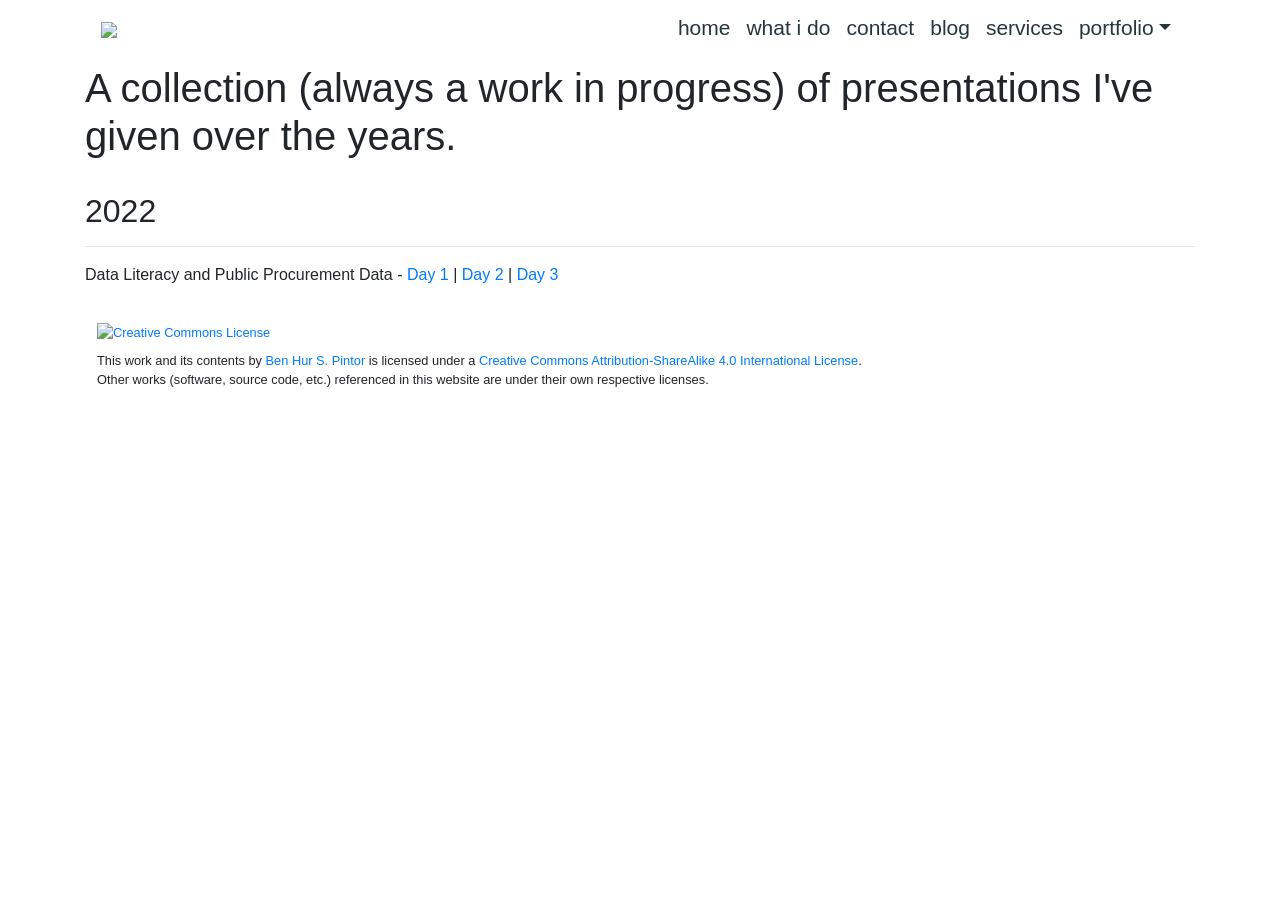
==== index.html @ 4174d6c3 "update" ====
<!DOCTYPE html>
<html lang='en'>
<head>
    <meta charset='utf-8'>
    <meta http-equiv='X-UA-Compatible' content='IE=edge'>
    <meta name='viewport' content='width=device-width, initial-scale=1'>

    <title>BNHR Presentations</title>

    <meta property="og:description" content="A collection (always a work in progress) of presentations I've given over the years">
    <meta property="og:image" content="static/images/main.png"/>

    <meta name="twitter:description" content="A collection (always a work in progress) of presentations I've given over the years">
    <meta name="twitter:image" content="static/images/main.png"/>

    <link rel="shortcut icon" href="https://bnhr.xyz/favicon.ico">

    <!-- Normalize -->
    <link rel="stylesheet" href="https://cdnjs.cloudflare.com/ajax/libs/normalize/8.0.1/normalize.min.css" integrity="sha512-NhSC1YmyruXifcj/KFRWoC561YpHpc5Jtzgvbuzx5VozKpWvQ+4nXhPdFgmx8xqexRcpAglTj9sIBWINXa8x5w==" crossorigin="anonymous" />

    <!-- Font Awesome -->
    <script src="https://kit.fontawesome.com/490e02bdd0.js" crossorigin="anonymous"></script>

    <!-- Bootstrap CSS-->
    <link rel="stylesheet" href="https://stackpath.bootstrapcdn.com/bootstrap/4.5.2/css/bootstrap.min.css" integrity="sha384-JcKb8q3iqJ61gNV9KGb8thSsNjpSL0n8PARn9HuZOnIxN0hoP+VmmDGMN5t9UJ0Z" crossorigin="anonymous">

    <!-- jQuery -->
    <script src="https://code.jquery.com/jquery-3.5.1.slim.min.js" integrity="sha256-4+XzXVhsDmqanXGHaHvgh1gMQKX40OUvDEBTu8JcmNs=" crossorigin="anonymous"></script>

    <!-- Bootstrap JS -->
    <script src="https://stackpath.bootstrapcdn.com/bootstrap/4.5.2/js/bootstrap.min.js" integrity="sha384-B4gt1jrGC7Jh4AgTPSdUtOBvfO8shuf57BaghqFfPlYxofvL8/KUEfYiJOMMV+rV" crossorigin="anonymous"></script>

    <style>
        .dropdown-menu {
            border: 0px none white;
            /* // background-color: rgba(255,255,255,0); */
            background-color: #f8f9fa;
        }

        .dropdown-menu.dropdown-item {
            padding: 0.1rem 1.25rem;
        }

        .dropdown-menu.dropdown-item:hover {
            background-color: #f8f9fa;
        }

        .navbar-default {
            border-color: transparent;
            background-color: white;
        }

        .navbar-default .navbar-collapse {
            border-color: rgba(255,255,255,.02);
        }

        .navbar-nav li a {
            text-transform: lowercase;
            font-family: 'PT Sans', sans-serif;
            font-size: 21px;
            font-weight: 500;
            /* color: #C44B4F; */
            color:  #26363b;
            -webkit-transition: all ease .35s;
            -moz-transition: all ease .35s;
            transition: all ease .35s;

            /* @media (min-width: 996px) {
                font-size: 24px;
            } */

            -webkit-user-select:none;
            -khtml-user-select:none;
            -moz-user-select:none;
            -ms-user-select:none;
            -o-user-select:none;
            user-select:none;
        }

        .navbar-nav li a:active {
            color: #C44B4F;
        }

        .navbar-nav li a:hover {
            color: #C44B4F;
            }

        .nav-link {
            padding: 0.2rem 1rem;
        }
    </style>

</head>

<body>
<div class="container pb-2" id="page-top">
    <nav class="navbar navbar-default navbar-expand-lg d-print">
        <a class="navbar-brand" href="https://bnhr.xyz/">
            <img src="https://d1v4x8erby89pz.cloudfront.net/img/logos/BNHR-navbar-logo.webp" class="img-fluid" style="max-height: 72px;">
        </a>
        <button class="navbar-toggler" type="button" data-toggle="collapse" data-target="#main-navbar">
            <span class="navbar-toggler-icon"><i class="fas fa-bars"></i></span>
        </button>
        <div class="collapse navbar-collapse" id="main-navbar">
            <ul class="navbar-nav ml-auto">
                <li>
                    <a class="nav-link" href="https://bnhr.xyz/">home</a>
                </li>
                <li>
                    <a class="nav-link" href="https://bnhr.xyz/#what-i-do">what I do</a>
                </li>
                <li>
                    <a class="nav-link" href="https://bnhr.xyz/#contact">contact</a>
                </li>
                <li>
                    <a class="nav-link" href="https://bnhr.xyz/blog/">blog</a>
                </li>
                <li>
                    <a class="nav-link" href="https://bnhr.xyz/services/">services</a>
                </li>
                <!-- <li class="nav-item dropdown">
                    <a class="nav-link dropdown-toggle" data-toggle="dropdown" href="https://bnhr.xyz/services">services</a>
                    <div class="dropdown-menu">
                        <a class="dropdown-item" href="https://bnhr.xyz/training/">training</a>
                    </div>
                </li> -->
                <li class="nav-item dropdown">
                    <a class="nav-link dropdown-toggle" data-toggle="dropdown" href="https://bnhr.xyz/portfolio">portfolio</a>
                    <div class="dropdown-menu">
                        <a class="dropdown-item" href="https://bnhr.xyz/portfolio/cv.html">cv</a>
                        <a class="dropdown-item" href="https://bnhr.xyz/portfolio/works.html">works</a>
                    </div>
                </li>
            </ul>
        </div>
    </nav>
</div>
<div class='container'>
    <h1>A collection (always a work in progress) of presentations I've given over the years.</h1>
    <br>
    <h2>2022</h2><hr>
    Data Literacy and Public Procurement Data - <a href="2022-06-data-literacy-public-procurement/Data Literacy and Philippine Public Procurement Data (Day 1 of 3).pdf">Day 1</a> | <a href="2022-06-data-literacy-public-procurement/Data Literacy and Philippine Public Procurement Data (Day 2 of 3).pdf">Day 2</a> | <a href="2022-06-data-literacy-public-procurement/Data Literacy and Philippine Public Procurement Data (Day 2 of 3).pdf">Day 3</a> 
    <br>

<footer style="padding: 12px; margin-top: 24px;">
    <div>
        <p class='small'>
        <a rel='license' href='http://creativecommons.org/licenses/by-sa/4.0/'><img class='mb-2' alt='Creative Commons License' style='border-width:0' src='https://i.creativecommons.org/l/by-sa/4.0/80x15.png' /></a>
        <br/>
        This work and its contents by <a xmlns:cc='http://creativecommons.org/ns#' href='https://bnhr.xyz' property='cc:attributionName' rel='cc:attributionURL'>Ben Hur S. Pintor</a> is licensed under a <a rel='license' href='http://creativecommons.org/licenses/by-sa/4.0/'>Creative Commons Attribution-ShareAlike 4.0 International License</a>.<br>
        Other works (software, source code, etc.) referenced in this website are under their own respective licenses.<br>
        </p>
    </div> 
</footer>
</div>
</body>
</html>
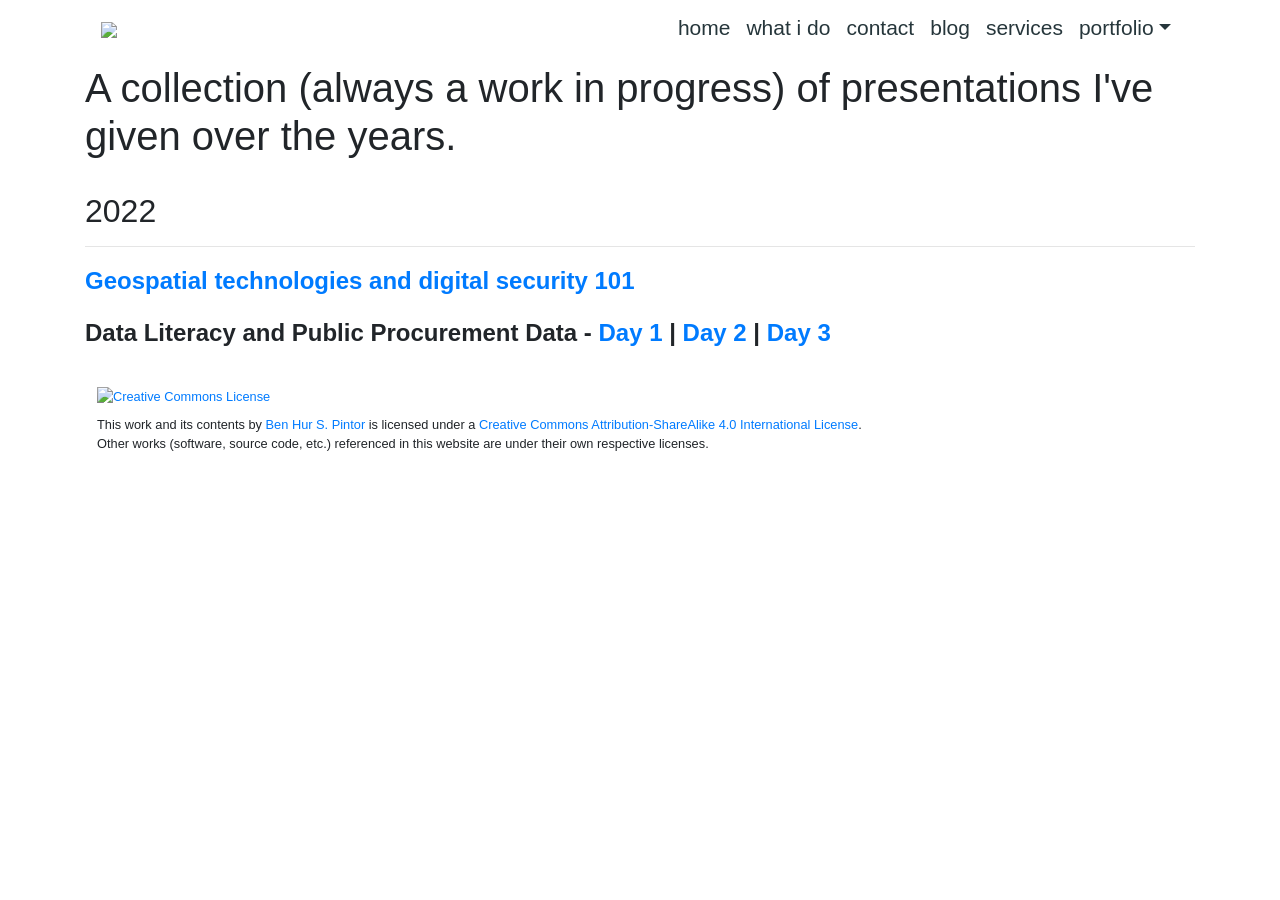
==== commit 4318b0f8: "add geospatial + digisec" ====
--- a/index.html
+++ b/index.html
@@ -15,20 +15,24 @@
 
     <link rel="shortcut icon" href="https://bnhr.xyz/favicon.ico">
 
-    <!-- Normalize -->
-    <link rel="stylesheet" href="https://cdnjs.cloudflare.com/ajax/libs/normalize/8.0.1/normalize.min.css" integrity="sha512-NhSC1YmyruXifcj/KFRWoC561YpHpc5Jtzgvbuzx5VozKpWvQ+4nXhPdFgmx8xqexRcpAglTj9sIBWINXa8x5w==" crossorigin="anonymous" />
+<!-- Normalize -->
+<link rel="stylesheet" href="https://cdnjs.cloudflare.com/ajax/libs/normalize/8.0.1/normalize.min.css">
 
-    <!-- Font Awesome -->
-    <script src="https://kit.fontawesome.com/490e02bdd0.js" crossorigin="anonymous"></script>
+<!-- Font Awesome -->
+<script src="https://kit.fontawesome.com/490e02bdd0.js" crossorigin="anonymous"></script>
 
-    <!-- Bootstrap CSS-->
-    <link rel="stylesheet" href="https://stackpath.bootstrapcdn.com/bootstrap/4.5.2/css/bootstrap.min.css" integrity="sha384-JcKb8q3iqJ61gNV9KGb8thSsNjpSL0n8PARn9HuZOnIxN0hoP+VmmDGMN5t9UJ0Z" crossorigin="anonymous">
+<!-- Bootstrap CSS-->
+<link rel="stylesheet" href="https://cdn.jsdelivr.net/npm/bootstrap@4.6.1/dist/css/bootstrap.min.css" integrity="sha384-zCbKRCUGaJDkqS1kPbPd7TveP5iyJE0EjAuZQTgFLD2ylzuqKfdKlfG/eSrtxUkn" crossorigin="anonymous">
 
-    <!-- jQuery -->
-    <script src="https://code.jquery.com/jquery-3.5.1.slim.min.js" integrity="sha256-4+XzXVhsDmqanXGHaHvgh1gMQKX40OUvDEBTu8JcmNs=" crossorigin="anonymous"></script>
 
-    <!-- Bootstrap JS -->
-    <script src="https://stackpath.bootstrapcdn.com/bootstrap/4.5.2/js/bootstrap.min.js" integrity="sha384-B4gt1jrGC7Jh4AgTPSdUtOBvfO8shuf57BaghqFfPlYxofvL8/KUEfYiJOMMV+rV" crossorigin="anonymous"></script>
+<!-- jQuery -->
+<script src="https://code.jquery.com/jquery-3.6.0.slim.min.js" integrity="sha256-u7e5khyithlIdTpu22PHhENmPcRdFiHRjhAuHcs05RI=" crossorigin="anonymous"></script>
+
+<!-- Popper.js -->
+<!-- <script src="https://cdn.jsdelivr.net/npm/popper.js@1.16.1/dist/umd/popper.min.js" integrity="sha384-9/reFTGAW83EW2RDu2S0VKaIzap3H66lZH81PoYlFhbGU+6BZp6G7niu735Sk7lN" crossorigin="anonymous"></script> -->
+
+<!-- Bootstrap JS -->
+<script src="https://cdn.jsdelivr.net/npm/bootstrap@4.6.1/dist/js/bootstrap.bundle.min.js" integrity="sha384-fQybjgWLrvvRgtW6bFlB7jaZrFsaBXjsOMm/tB9LTS58ONXgqbR9W8oWht/amnpF" crossorigin="anonymous"></script>
 
     <style>
         .dropdown-menu {
@@ -139,8 +143,12 @@
     <h1>A collection (always a work in progress) of presentations I've given over the years.</h1>
     <br>
     <h2>2022</h2><hr>
-    Data Literacy and Public Procurement Data - <a href="2022-06-data-literacy-public-procurement/Data Literacy and Philippine Public Procurement Data (Day 1 of 3).pdf">Day 1</a> | <a href="2022-06-data-literacy-public-procurement/Data Literacy and Philippine Public Procurement Data (Day 2 of 3).pdf">Day 2</a> | <a href="2022-06-data-literacy-public-procurement/Data Literacy and Philippine Public Procurement Data (Day 2 of 3).pdf">Day 3</a> 
-    <br>
+    <p style="font-size: x-large"><strong>
+        <a href="2022-06-geospatial-digital-privacy/BNHR-Geospatial-tech-and-Digital-Security-101.pdf">Geospatial technologies and digital security 101</a></strong>
+    </p>
+    <p style="font-size: x-large"><strong>
+        Data Literacy and Public Procurement Data - <a href="2022-06-data-literacy-public-procurement/Data Literacy and Philippine Public Procurement Data (Day 1 of 3).pdf">Day 1</a> | <a href="2022-06-data-literacy-public-procurement/Data Literacy and Philippine Public Procurement Data (Day 2 of 3).pdf">Day 2</a> | <a href="2022-06-data-literacy-public-procurement/Data Literacy and Philippine Public Procurement Data (Day 2 of 3).pdf">Day 3</a></strong>
+    </p>
 
 <footer style="padding: 12px; margin-top: 24px;">
     <div>
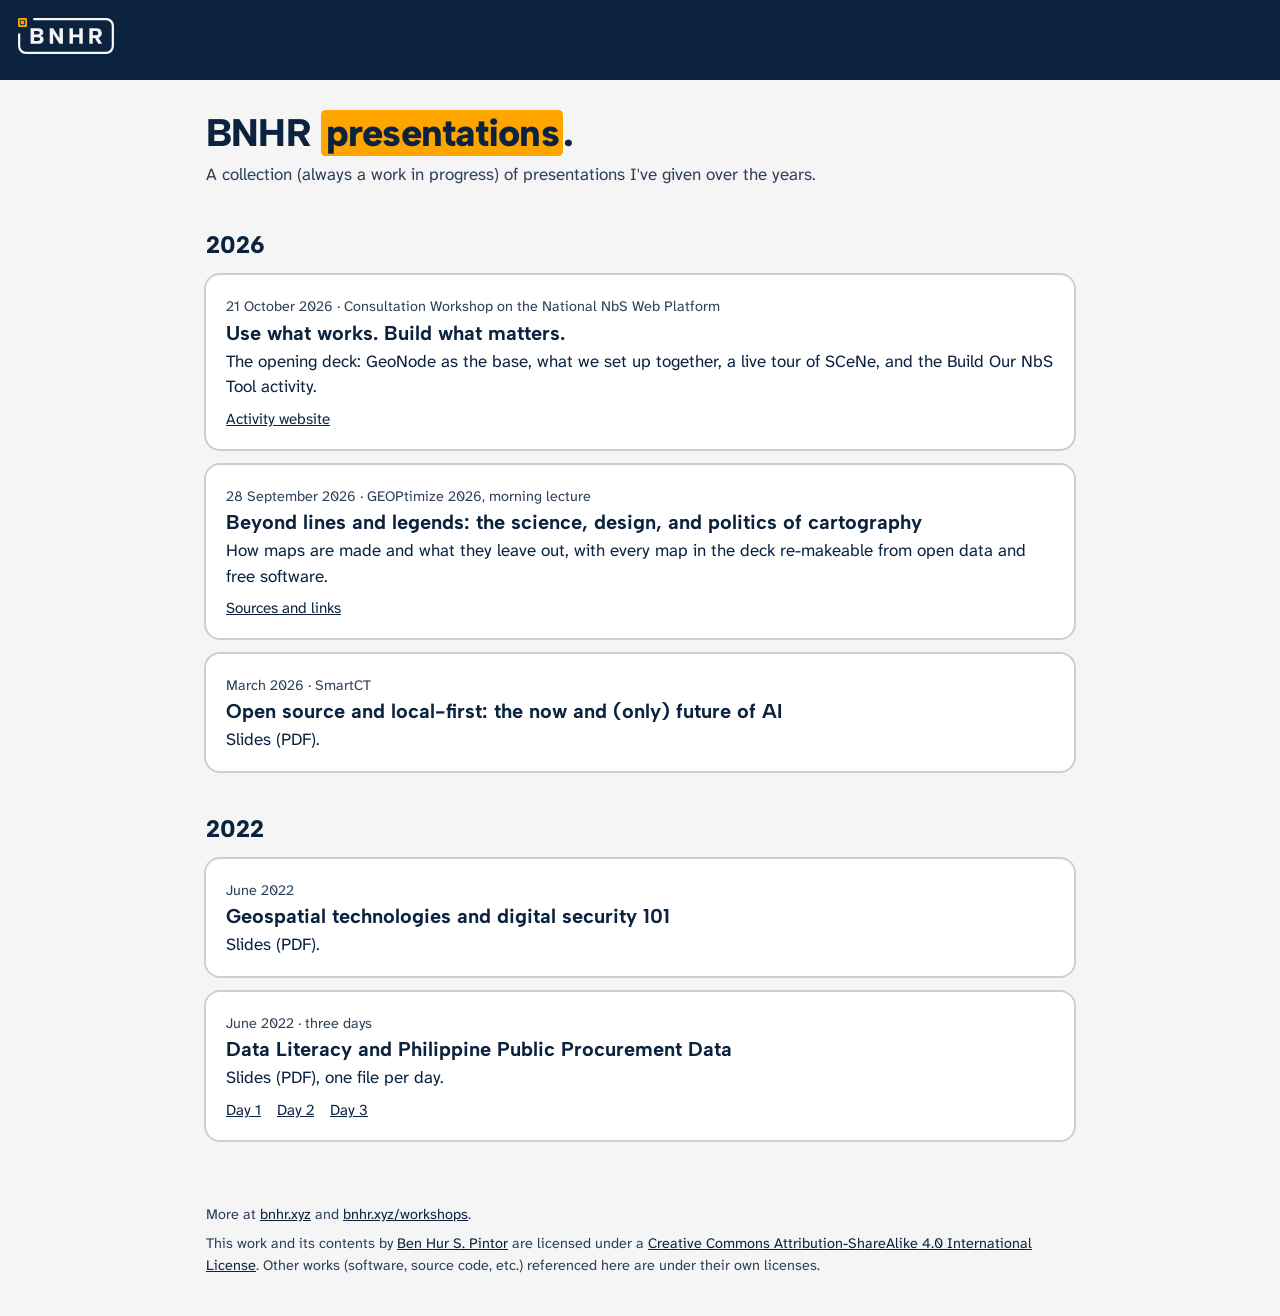
==== commit c33a017d: "feat: rebrand presentations index to the BNHR 2026 brand - Rebuild index.html on the workshops index" ====
--- a/index.html
+++ b/index.html
@@ -1,165 +1,93 @@
-<!DOCTYPE html>
-<html lang='en'>
+<!doctype html>
+<html lang="en">
 <head>
-    <meta charset='utf-8'>
-    <meta http-equiv='X-UA-Compatible' content='IE=edge'>
-    <meta name='viewport' content='width=device-width, initial-scale=1'>
+<meta charset="utf-8">
+<meta name="viewport" content="width=device-width, initial-scale=1">
+<title>BNHR Presentations</title>
+<meta name="description" content="A collection (always a work in progress) of presentations I've given over the years.">
+<meta property="og:description" content="A collection (always a work in progress) of presentations I've given over the years.">
+<link rel="icon" href="assets/favicon.svg" type="image/svg+xml">
+<style>
+  /* BNHR 2026 brand: navy, paper and signal orange; Albert Sans and Atkinson Hyperlegible Next */
+  @font-face { font-family: "Albert Sans"; src: url("assets/fonts/albert-sans-latin-wght-normal.woff2") format("woff2"); font-weight: 100 900; font-display: swap; }
+  @font-face { font-family: "Atkinson Hyperlegible Next"; src: url("assets/fonts/atkinson-hyperlegible-next-latin-400-normal.woff2") format("woff2"); font-weight: 400; font-display: swap; }
+  :root { --navy: #0c2340; --paper: #f5f5f5; --orange: #ffa500; --white: #ffffff; --muted: color-mix(in srgb, var(--navy) 86%, var(--paper)); --rule: color-mix(in srgb, var(--navy) 18%, var(--paper)); }
+  * { box-sizing: border-box; }
+  body { margin: 0; background: var(--paper); color: var(--navy); font-family: "Atkinson Hyperlegible Next", Arial, sans-serif; font-size: 17px; line-height: 1.5; }
+  header { background: var(--navy); padding: 16px; }
+  header a { display: inline-flex; align-items: center; }
+  header img { height: 40px; width: auto; }
+  main { max-width: 900px; margin: 0 auto; padding: 32px 16px 64px; }
+  h1 { font-family: "Albert Sans", Arial, sans-serif; font-weight: 800; font-size: 2.4rem; letter-spacing: -0.02em; line-height: 1.1; margin: 0 0 8px; }
+  h1 em { font-style: normal; background: var(--orange); padding: 0 0.12em; border-radius: 0.12em; }
+  h2 { font-family: "Albert Sans", Arial, sans-serif; font-weight: 800; font-size: 1.5rem; margin: 40px 0 12px; }
+  .lead { margin: 0 0 8px; color: var(--muted); }
+  ul { list-style: none; margin: 0; padding: 0; display: grid; gap: 16px; }
+  /* A card is clickable as a whole when its title is a link; extra links sit above that overlay */
+  li { position: relative; background: var(--white); border-radius: 14px; padding: 18px 20px; box-shadow: 0 0 0 2px var(--rule); }
+  li:has(.what a:hover), li:focus-within { box-shadow: 0 0 0 3px var(--orange); }
+  .what a { color: inherit; text-decoration: none; outline: none; }
+  .what a::after { content: ""; position: absolute; inset: 0; border-radius: inherit; }
+  .when { font-size: 0.9rem; color: var(--muted); }
+  .what { font-family: "Albert Sans", Arial, sans-serif; font-weight: 700; font-size: 1.25rem; line-height: 1.2; margin: 2px 0 4px; }
+  li p { margin: 0; }
+  .links { position: relative; margin-top: 8px; display: flex; flex-wrap: wrap; gap: 4px 16px; font-size: 0.95rem; }
+  .links a { color: var(--navy); }
+  .links a:hover, .links a:focus-visible { background: var(--orange); outline: none; }
+  footer { max-width: 900px; margin: 0 auto; padding: 0 16px 32px; color: var(--muted); font-size: 0.9rem; }
+  footer p { margin: 0 0 8px; }
+  footer a { color: var(--navy); }
+</style>
+</head>
+<body>
+<header><a href="https://bnhr.xyz/"><img src="assets/logo-on-navy.svg" alt="BNHR"></a></header>
+<main>
+  <h1>BNHR <em>presentations</em>.</h1>
+  <p class="lead">A collection (always a work in progress) of presentations I've given over the years.</p>
 
-    <title>BNHR Presentations</title>
+  <h2>2026</h2>
+  <ul>
+    <li>
+      <span class="when">21 October 2026 · Consultation Workshop on the National NbS Web Platform</span>
+      <h3 class="what"><a href="2026-10-21-nbs-consultation-workshop/">Use what works. Build what matters.</a></h3>
+      <p>The opening deck: GeoNode as the base, what we set up together, a live tour of SCeNe, and the Build Our NbS Tool activity.</p>
+      <p class="links"><a href="https://bnhr.xyz/workshops/2026-10-21-nbs-tool-builder/">Activity website</a></p>
+    </li>
+    <li>
+      <span class="when">28 September 2026 · GEOPtimize 2026, morning lecture</span>
+      <h3 class="what"><a href="2026-09-geoptimize-2026/slides.html">Beyond lines and legends: the science, design, and politics of cartography</a></h3>
+      <p>How maps are made and what they leave out, with every map in the deck re-makeable from open data and free software.</p>
+      <p class="links"><a href="2026-09-geoptimize-2026/resources.html">Sources and links</a></p>
+    </li>
+    <li>
+      <span class="when">March 2026 · SmartCT</span>
+      <h3 class="what"><a href="2026-03-smartct-open-and-local-ai/open-source-and-local-first=the-now-and-(only)-future-of-ai.pdf">Open source and local-first: the now and (only) future of AI</a></h3>
+      <p>Slides (PDF).</p>
+    </li>
+  </ul>
 
-    <meta property="og:description" content="A collection (always a work in progress) of presentations I've given over the years">
-    <meta property="og:image" content="static/images/main.png"/>
-
-    <meta name="twitter:description" content="A collection (always a work in progress) of presentations I've given over the years">
-    <meta name="twitter:image" content="static/images/main.png"/>
-
-    <link rel="shortcut icon" href="https://bnhr.xyz/favicon.ico">
-
-<!-- Normalize -->
-<link rel="stylesheet" href="https://cdnjs.cloudflare.com/ajax/libs/normalize/8.0.1/normalize.min.css">
-
-<!-- Font Awesome -->
-<script src="https://kit.fontawesome.com/490e02bdd0.js" crossorigin="anonymous"></script>
-
-<!-- Bootstrap CSS-->
-<link rel="stylesheet" href="https://cdn.jsdelivr.net/npm/bootstrap@4.6.1/dist/css/bootstrap.min.css" integrity="sha384-zCbKRCUGaJDkqS1kPbPd7TveP5iyJE0EjAuZQTgFLD2ylzuqKfdKlfG/eSrtxUkn" crossorigin="anonymous">
-
-
-<!-- jQuery -->
-<script src="https://code.jquery.com/jquery-3.6.0.slim.min.js" integrity="sha256-u7e5khyithlIdTpu22PHhENmPcRdFiHRjhAuHcs05RI=" crossorigin="anonymous"></script>
-
-<!-- Popper.js -->
-<!-- <script src="https://cdn.jsdelivr.net/npm/popper.js@1.16.1/dist/umd/popper.min.js" integrity="sha384-9/reFTGAW83EW2RDu2S0VKaIzap3H66lZH81PoYlFhbGU+6BZp6G7niu735Sk7lN" crossorigin="anonymous"></script> -->
-
-<!-- Bootstrap JS -->
-<script src="https://cdn.jsdelivr.net/npm/bootstrap@4.6.1/dist/js/bootstrap.bundle.min.js" integrity="sha384-fQybjgWLrvvRgtW6bFlB7jaZrFsaBXjsOMm/tB9LTS58ONXgqbR9W8oWht/amnpF" crossorigin="anonymous"></script>
-
-    <style>
-        .dropdown-menu {
-            border: 0px none white;
-            /* // background-color: rgba(255,255,255,0); */
-            background-color: #f8f9fa;
-        }
-
-        .dropdown-menu.dropdown-item {
-            padding: 0.1rem 1.25rem;
-        }
-
-        .dropdown-menu.dropdown-item:hover {
-            background-color: #f8f9fa;
-        }
-
-        .navbar-default {
-            border-color: transparent;
-            background-color: white;
-        }
-
-        .navbar-default .navbar-collapse {
-            border-color: rgba(255,255,255,.02);
-        }
-
-        .navbar-nav li a {
-            text-transform: lowercase;
-            font-family: 'PT Sans', sans-serif;
-            font-size: 21px;
-            font-weight: 500;
-            /* color: #C44B4F; */
-            color:  #26363b;
-            -webkit-transition: all ease .35s;
-            -moz-transition: all ease .35s;
-            transition: all ease .35s;
-
-            /* @media (min-width: 996px) {
-                font-size: 24px;
-            } */
-
-            -webkit-user-select:none;
-            -khtml-user-select:none;
-            -moz-user-select:none;
-            -ms-user-select:none;
-            -o-user-select:none;
-            user-select:none;
-        }
-
-        .navbar-nav li a:active {
-            color: #C44B4F;
-        }
-
-        .navbar-nav li a:hover {
-            color: #C44B4F;
-            }
-
-        .nav-link {
-            padding: 0.2rem 1rem;
-        }
-    </style>
-
-</head>
-
-<body>
-<div class="container pb-2" id="page-top">
-    <nav class="navbar navbar-default navbar-expand-lg d-print">
-        <a class="navbar-brand" href="https://bnhr.xyz/">
-            <img src="https://d1v4x8erby89pz.cloudfront.net/img/logos/BNHR-navbar-logo.webp" class="img-fluid" style="max-height: 72px;">
-        </a>
-        <button class="navbar-toggler" type="button" data-toggle="collapse" data-target="#main-navbar">
-            <span class="navbar-toggler-icon"><i class="fas fa-bars"></i></span>
-        </button>
-        <div class="collapse navbar-collapse" id="main-navbar">
-            <ul class="navbar-nav ml-auto">
-                <li>
-                    <a class="nav-link" href="https://bnhr.xyz/">home</a>
-                </li>
-                <li>
-                    <a class="nav-link" href="https://bnhr.xyz/#what-i-do">what I do</a>
-                </li>
-                <li>
-                    <a class="nav-link" href="https://bnhr.xyz/#contact">contact</a>
-                </li>
-                <li>
-                    <a class="nav-link" href="https://bnhr.xyz/blog/">blog</a>
-                </li>
-                <li>
-                    <a class="nav-link" href="https://bnhr.xyz/services/">services</a>
-                </li>
-                <!-- <li class="nav-item dropdown">
-                    <a class="nav-link dropdown-toggle" data-toggle="dropdown" href="https://bnhr.xyz/services">services</a>
-                    <div class="dropdown-menu">
-                        <a class="dropdown-item" href="https://bnhr.xyz/training/">training</a>
-                    </div>
-                </li> -->
-                <li class="nav-item dropdown">
-                    <a class="nav-link dropdown-toggle" data-toggle="dropdown" href="https://bnhr.xyz/portfolio">portfolio</a>
-                    <div class="dropdown-menu">
-                        <a class="dropdown-item" href="https://bnhr.xyz/portfolio/cv.html">cv</a>
-                        <a class="dropdown-item" href="https://bnhr.xyz/portfolio/works.html">works</a>
-                    </div>
-                </li>
-            </ul>
-        </div>
-    </nav>
-</div>
-<div class='container'>
-    <h1>A collection (always a work in progress) of presentations I've given over the years.</h1>
-    <br>
-    <h2>2022</h2><hr>
-    <p style="font-size: x-large"><strong>
-        <a href="2022-06-geospatial-digital-privacy/BNHR-Geospatial-tech-and-Digital-Security-101.pdf">Geospatial technologies and digital security 101</a></strong>
-    </p>
-    <p style="font-size: x-large"><strong>
-        Data Literacy and Public Procurement Data - <a href="2022-06-data-literacy-public-procurement/Data Literacy and Philippine Public Procurement Data (Day 1 of 3).pdf">Day 1</a> | <a href="2022-06-data-literacy-public-procurement/Data Literacy and Philippine Public Procurement Data (Day 2 of 3).pdf">Day 2</a> | <a href="2022-06-data-literacy-public-procurement/Data Literacy and Philippine Public Procurement Data (Day 2 of 3).pdf">Day 3</a></strong>
-    </p>
-
-<footer style="padding: 12px; margin-top: 24px;">
-    <div>
-        <p class='small'>
-        <a rel='license' href='http://creativecommons.org/licenses/by-sa/4.0/'><img class='mb-2' alt='Creative Commons License' style='border-width:0' src='https://i.creativecommons.org/l/by-sa/4.0/80x15.png' /></a>
-        <br/>
-        This work and its contents by <a xmlns:cc='http://creativecommons.org/ns#' href='https://bnhr.xyz' property='cc:attributionName' rel='cc:attributionURL'>Ben Hur S. Pintor</a> is licensed under a <a rel='license' href='http://creativecommons.org/licenses/by-sa/4.0/'>Creative Commons Attribution-ShareAlike 4.0 International License</a>.<br>
-        Other works (software, source code, etc.) referenced in this website are under their own respective licenses.<br>
-        </p>
-    </div> 
+  <h2>2022</h2>
+  <ul>
+    <li>
+      <span class="when">June 2022</span>
+      <h3 class="what"><a href="2022-06-geospatial-digital-privacy/BNHR-Geospatial-tech-and-Digital-Security-101.pdf">Geospatial technologies and digital security 101</a></h3>
+      <p>Slides (PDF).</p>
+    </li>
+    <li>
+      <span class="when">June 2022 · three days</span>
+      <h3 class="what">Data Literacy and Philippine Public Procurement Data</h3>
+      <p>Slides (PDF), one file per day.</p>
+      <p class="links">
+        <a href="2022-06-data-literacy-public-procurement/Data Literacy and Philippine Public Procurement Data (Day 1 of 3).pdf">Day 1</a>
+        <a href="2022-06-data-literacy-public-procurement/Data Literacy and Philippine Public Procurement Data (Day 2 of 3).pdf">Day 2</a>
+        <a href="2022-06-data-literacy-public-procurement/Data Literacy and Philippine Public Procurement Data (Day 3 of 3).pdf">Day 3</a>
+      </p>
+    </li>
+  </ul>
+</main>
+<footer>
+  <p>More at <a href="https://bnhr.xyz/">bnhr.xyz</a> and <a href="https://bnhr.xyz/workshops/">bnhr.xyz/workshops</a>.</p>
+  <p>This work and its contents by <a href="https://bnhr.xyz/">Ben Hur S. Pintor</a> are licensed under a <a rel="license" href="https://creativecommons.org/licenses/by-sa/4.0/">Creative Commons Attribution-ShareAlike 4.0 International License</a>. Other works (software, source code, etc.) referenced here are under their own licenses.</p>
 </footer>
-</div>
 </body>
 </html>
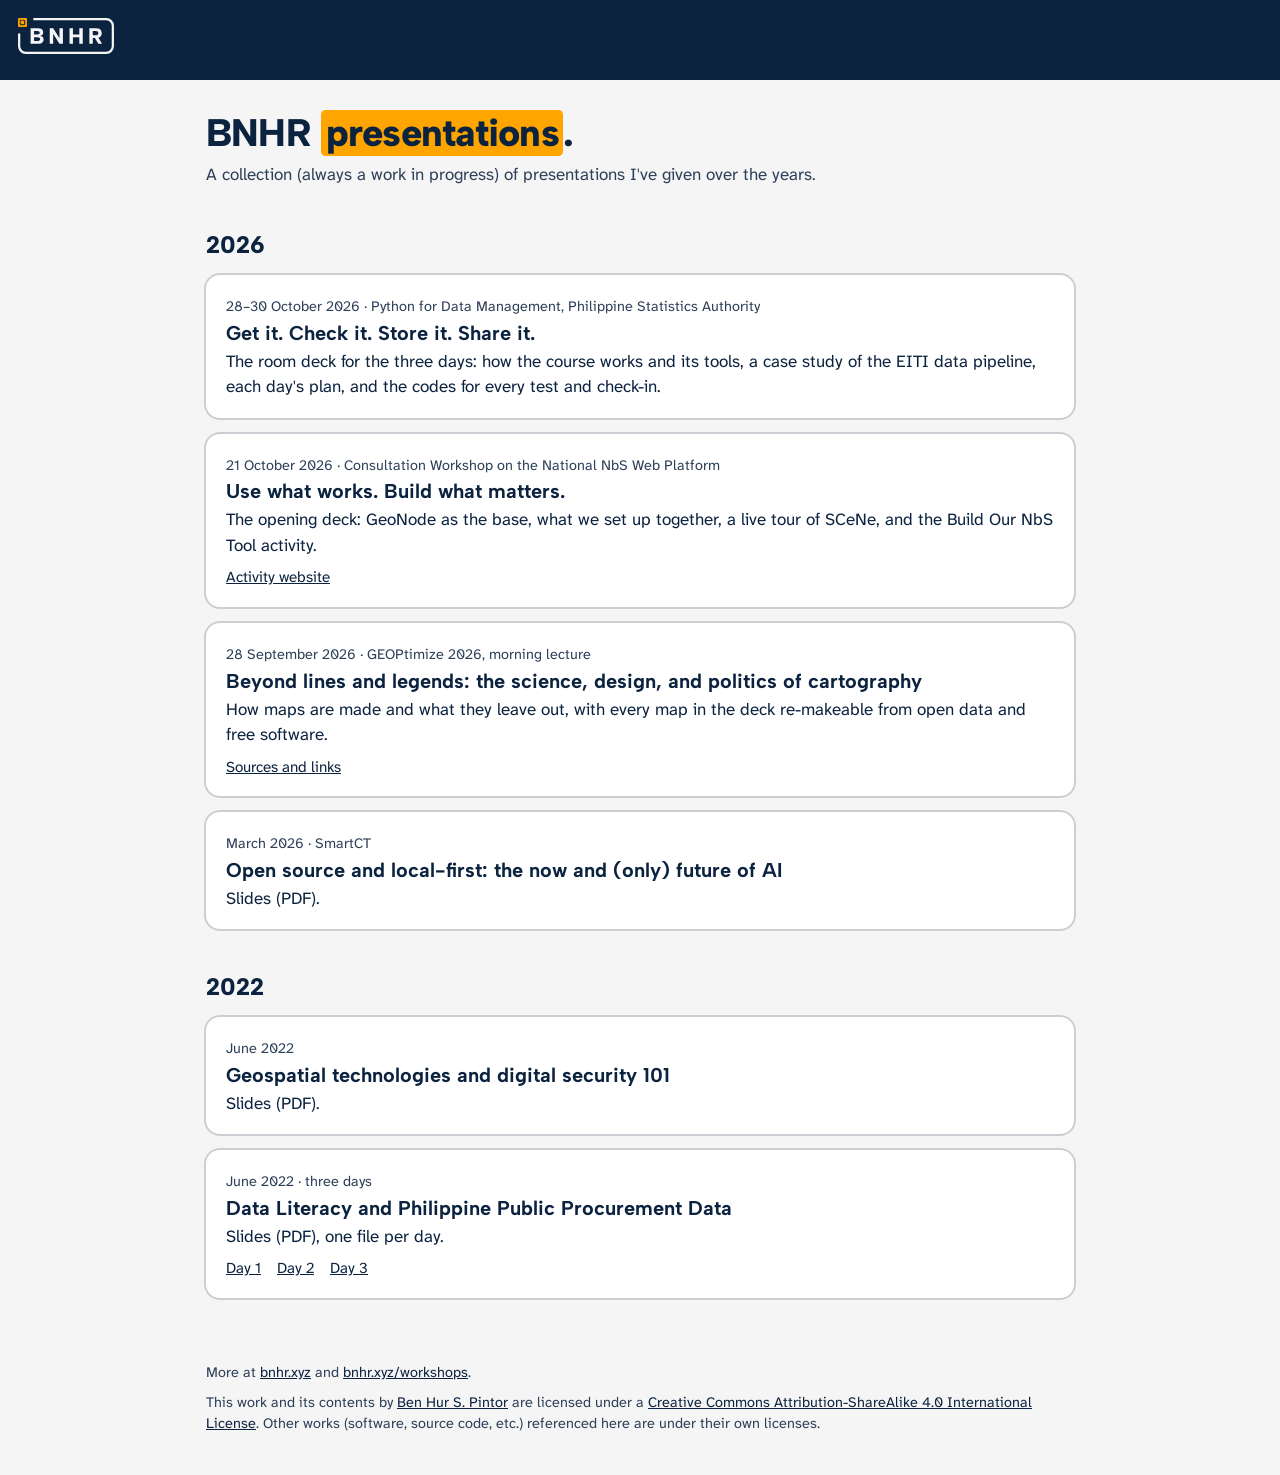
==== commit 1724a173: "feat: add Python for Data Management deck (PSA, 28-30 October 2026) - Room deck for the three days i" ====
--- a/index.html
+++ b/index.html
@@ -5,7 +5,17 @@
 <meta name="viewport" content="width=device-width, initial-scale=1">
 <title>BNHR Presentations</title>
 <meta name="description" content="A collection (always a work in progress) of presentations I've given over the years.">
+<link rel="canonical" href="https://bnhr.xyz/presentations/">
+<meta property="og:type" content="website">
+<meta property="og:site_name" content="BNHR">
+<meta property="og:title" content="BNHR Presentations">
 <meta property="og:description" content="A collection (always a work in progress) of presentations I've given over the years.">
+<meta property="og:url" content="https://bnhr.xyz/presentations/">
+<meta property="og:image" content="https://bnhr.xyz/presentations/assets/share.png">
+<meta property="og:image:width" content="1200">
+<meta property="og:image:height" content="630">
+<meta property="og:image:alt" content="BNHR presentations: a collection of presentations given over the years.">
+<meta name="twitter:card" content="summary_large_image">
 <link rel="icon" href="assets/favicon.svg" type="image/svg+xml">
 <style>
   /* BNHR 2026 brand: navy, paper and signal orange; Albert Sans and Atkinson Hyperlegible Next */
@@ -47,6 +57,11 @@
 
   <h2>2026</h2>
   <ul>
+    <li>
+      <span class="when">28–30 October 2026 · Python for Data Management, Philippine Statistics Authority</span>
+      <h3 class="what"><a href="2026-10-28-python-for-data-management/">Get it. Check it. Store it. Share it.</a></h3>
+      <p>The room deck for the three days: how the course works and its tools, a case study of the EITI data pipeline, each day's plan, and the codes for every test and check-in.</p>
+    </li>
     <li>
       <span class="when">21 October 2026 · Consultation Workshop on the National NbS Web Platform</span>
       <h3 class="what"><a href="2026-10-21-nbs-consultation-workshop/">Use what works. Build what matters.</a></h3>
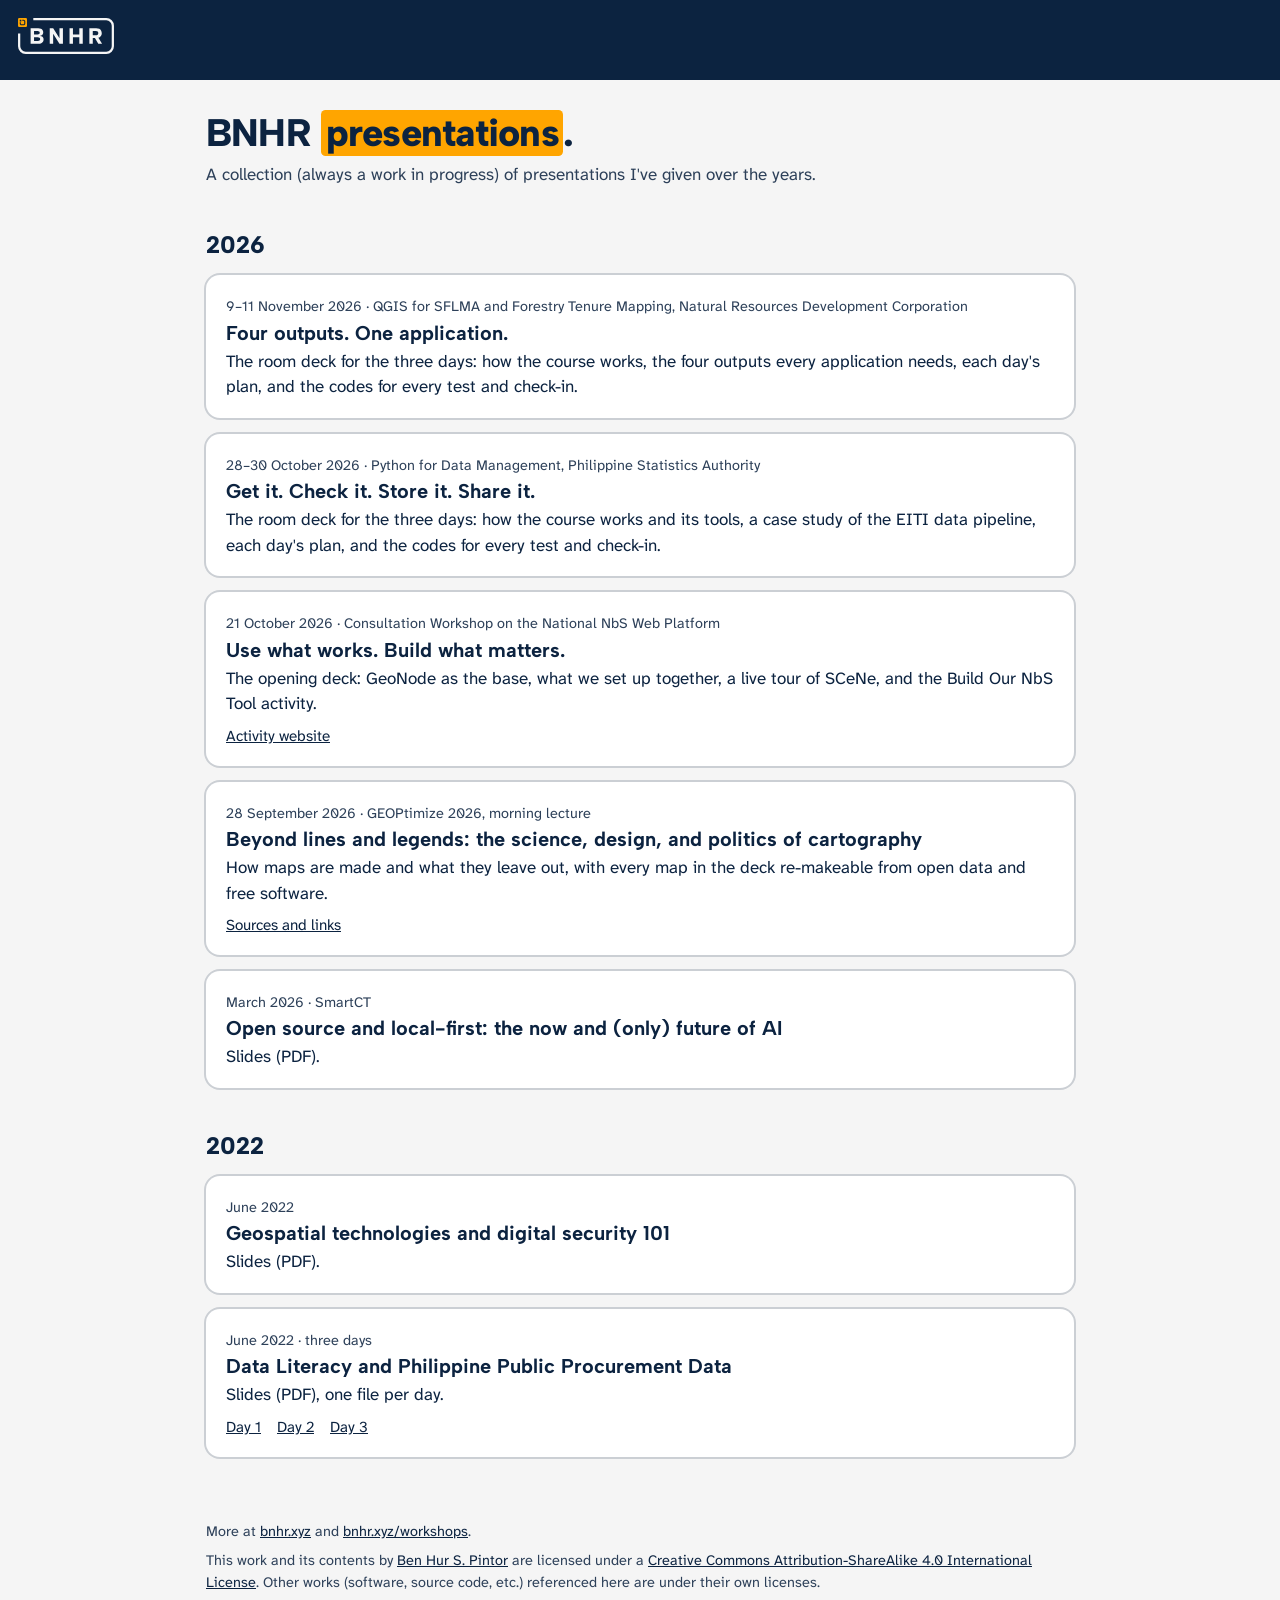
==== commit 7bac093e: "feat: add QGIS for SFLMA deck (NRDC, 9-11 November 2026) - Room deck for the three days in the 2026 " ====
--- a/index.html
+++ b/index.html
@@ -58,6 +58,11 @@
   <h2>2026</h2>
   <ul>
     <li>
+      <span class="when">9–11 November 2026 · QGIS for SFLMA and Forestry Tenure Mapping, Natural Resources Development Corporation</span>
+      <h3 class="what"><a href="2026-11-09-qgis-for-sflma-mapping/">Four outputs. One application.</a></h3>
+      <p>The room deck for the three days: how the course works, the four outputs every application needs, each day's plan, and the codes for every test and check-in.</p>
+    </li>
+    <li>
       <span class="when">28–30 October 2026 · Python for Data Management, Philippine Statistics Authority</span>
       <h3 class="what"><a href="2026-10-28-python-for-data-management/">Get it. Check it. Store it. Share it.</a></h3>
       <p>The room deck for the three days: how the course works and its tools, a case study of the EITI data pipeline, each day's plan, and the codes for every test and check-in.</p>
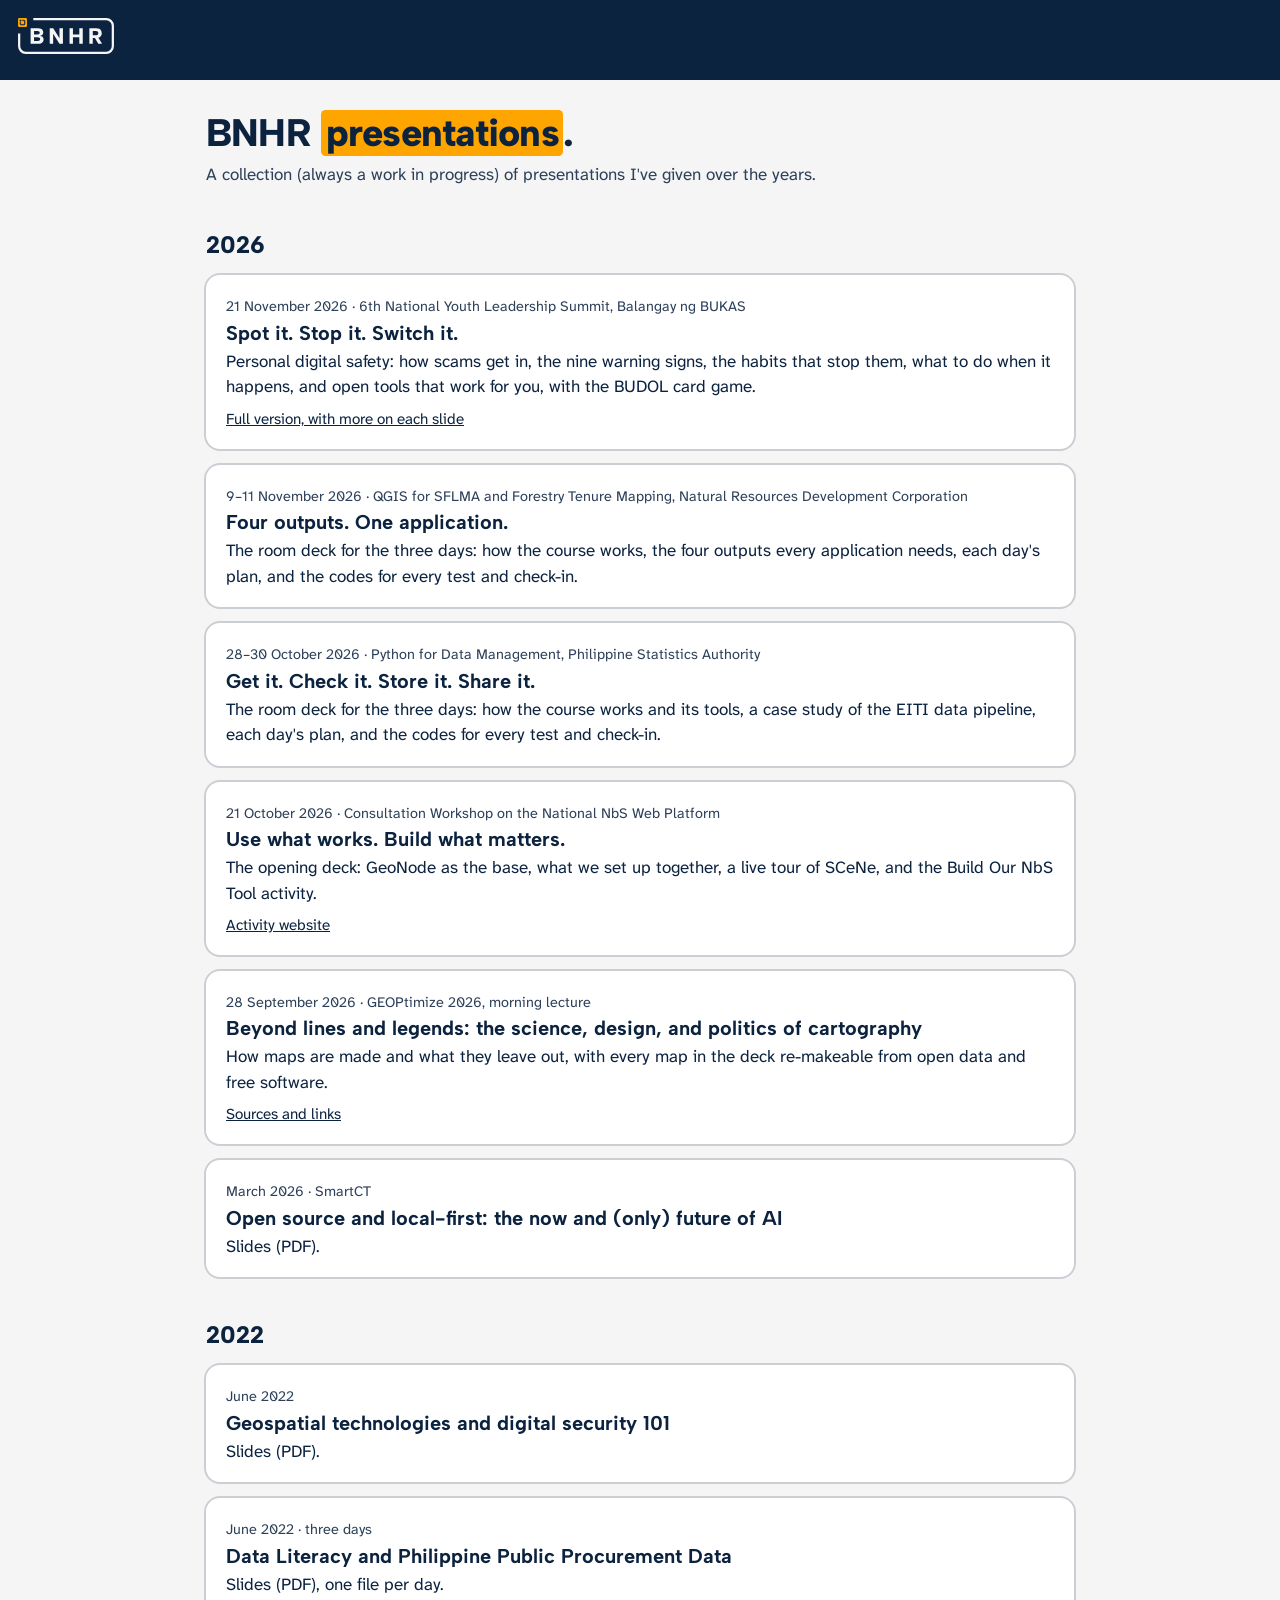
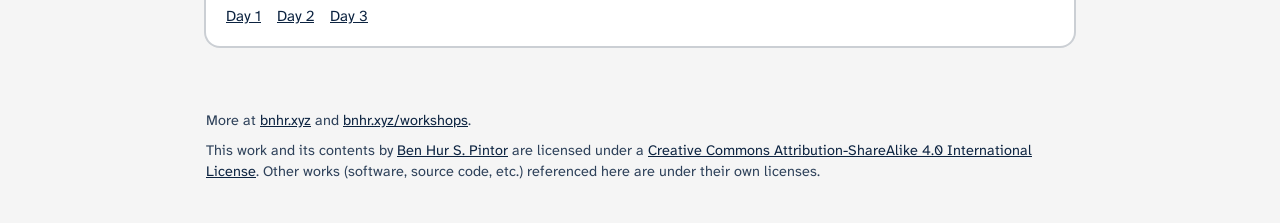
==== commit 38f877ad: "content: add the NYLS digital safety deck to the presentations index - New card at the top of 2026: " ====
--- a/index.html
+++ b/index.html
@@ -58,6 +58,12 @@
   <h2>2026</h2>
   <ul>
     <li>
+      <span class="when">21 November 2026 · 6th National Youth Leadership Summit, Balangay ng BUKAS</span>
+      <h3 class="what"><a href="2026-11-21-nyls-digital-safety/">Spot it. Stop it. Switch it.</a></h3>
+      <p>Personal digital safety: how scams get in, the nine warning signs, the habits that stop them, what to do when it happens, and open tools that work for you, with the BUDOL card game.</p>
+      <p class="links"><a href="2026-11-21-nyls-digital-safety/slides-full.html">Full version, with more on each slide</a></p>
+    </li>
+    <li data-training="nrdc-2026-11">
       <span class="when">9–11 November 2026 · QGIS for SFLMA and Forestry Tenure Mapping, Natural Resources Development Corporation</span>
       <h3 class="what"><a href="2026-11-09-qgis-for-sflma-mapping/">Four outputs. One application.</a></h3>
       <p>The room deck for the three days: how the course works, the four outputs every application needs, each day's plan, and the codes for every test and check-in.</p>
